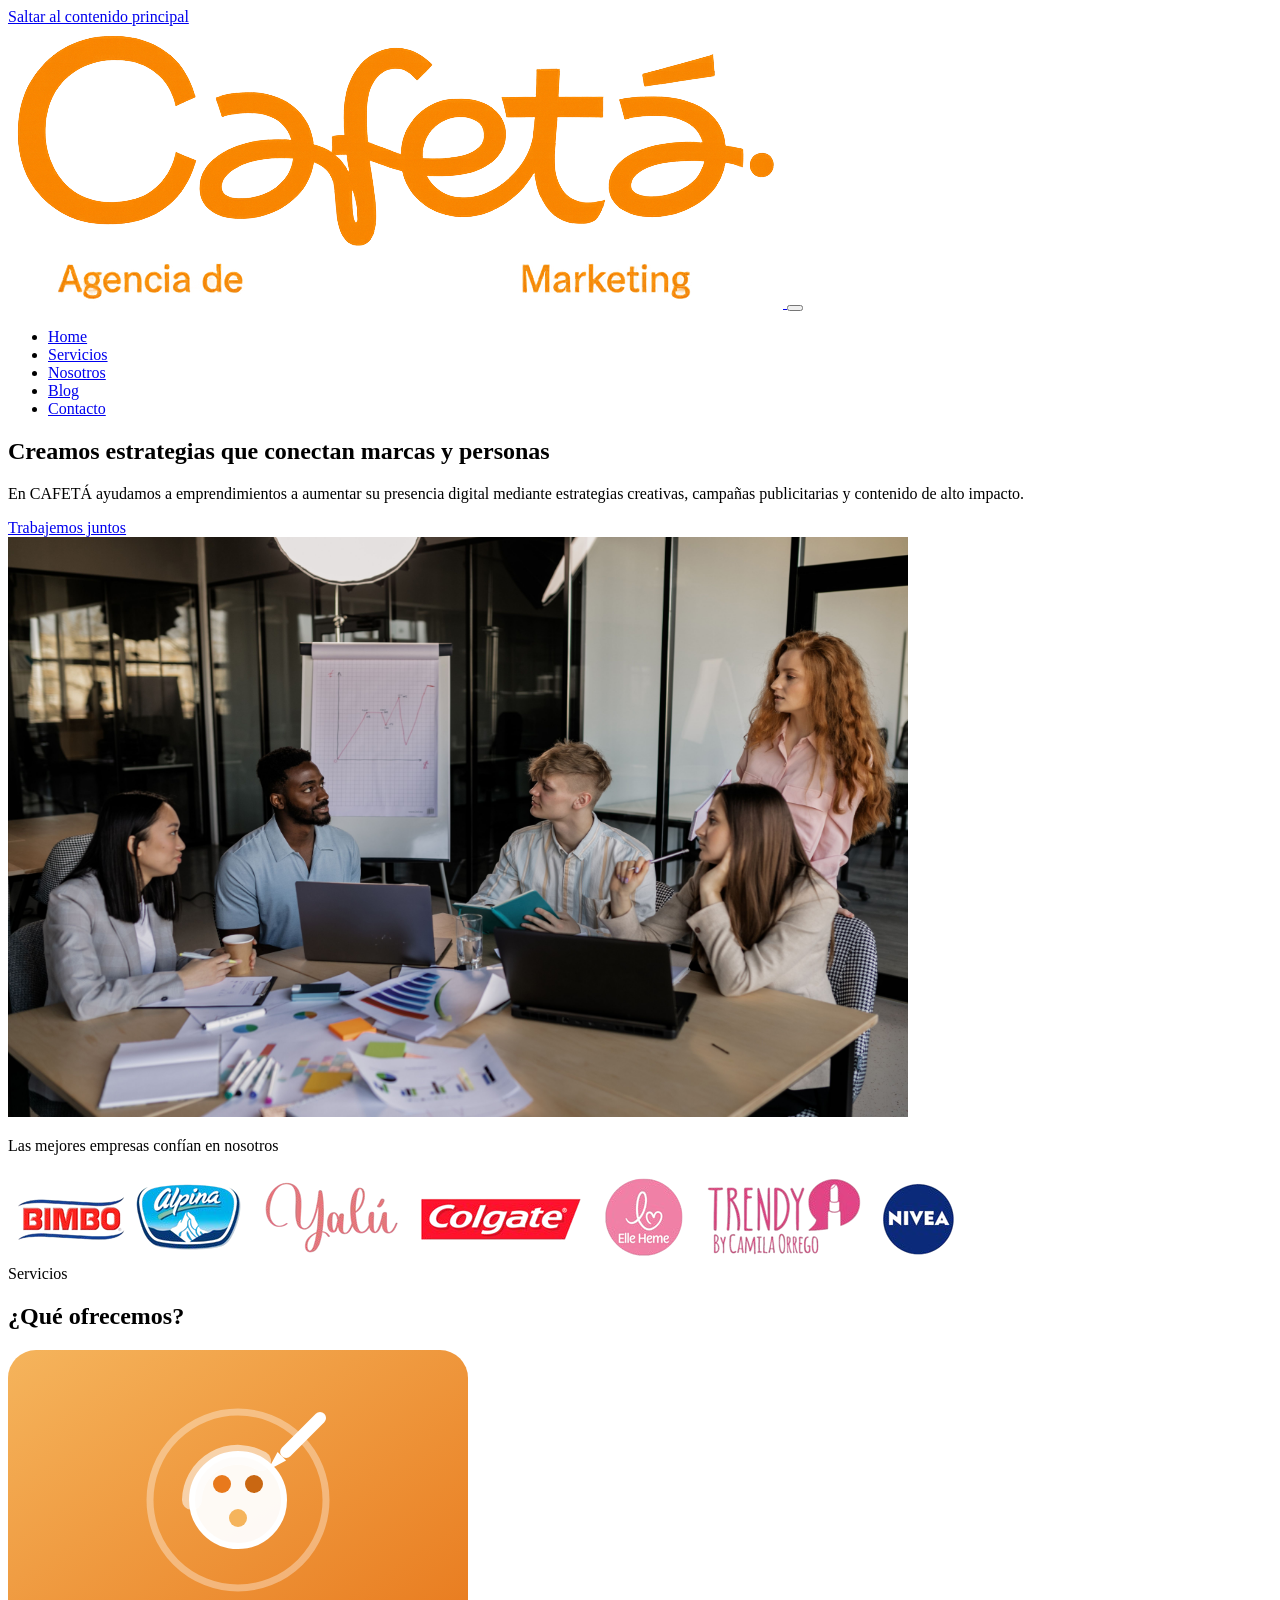
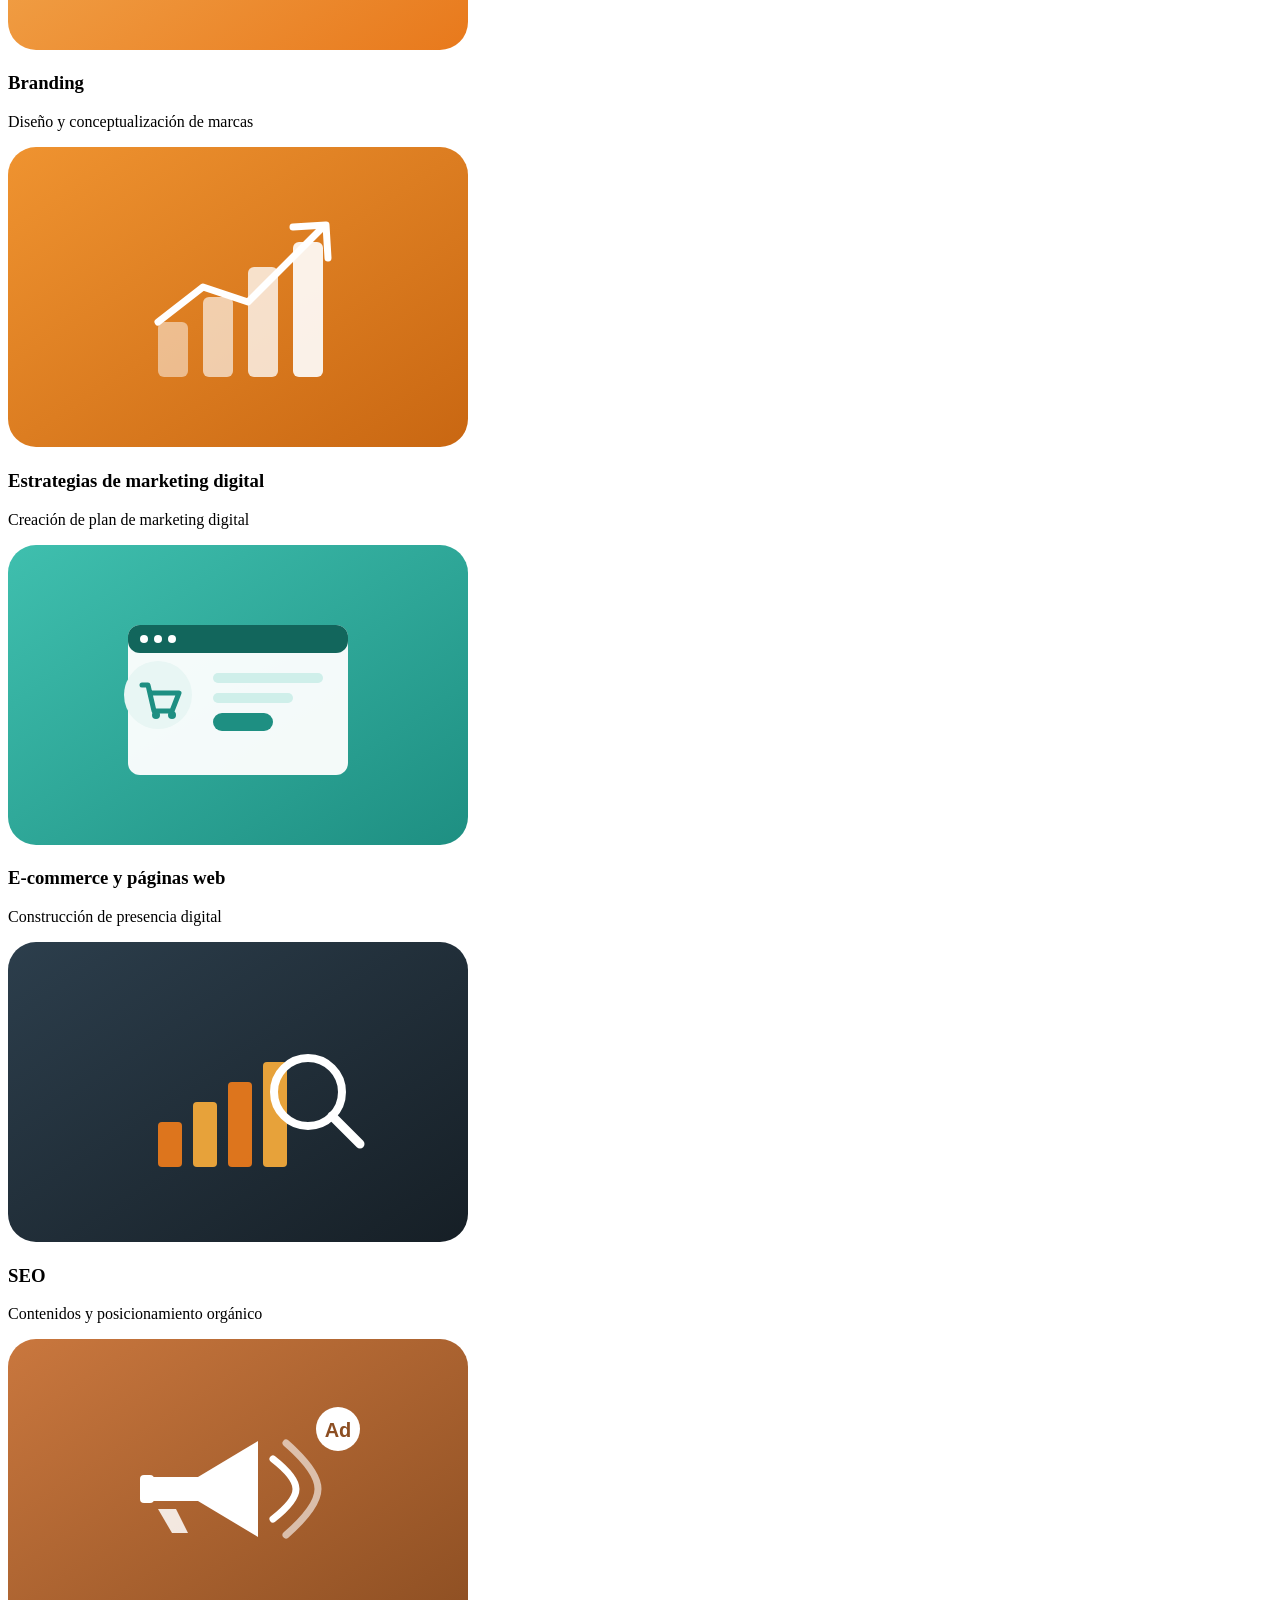
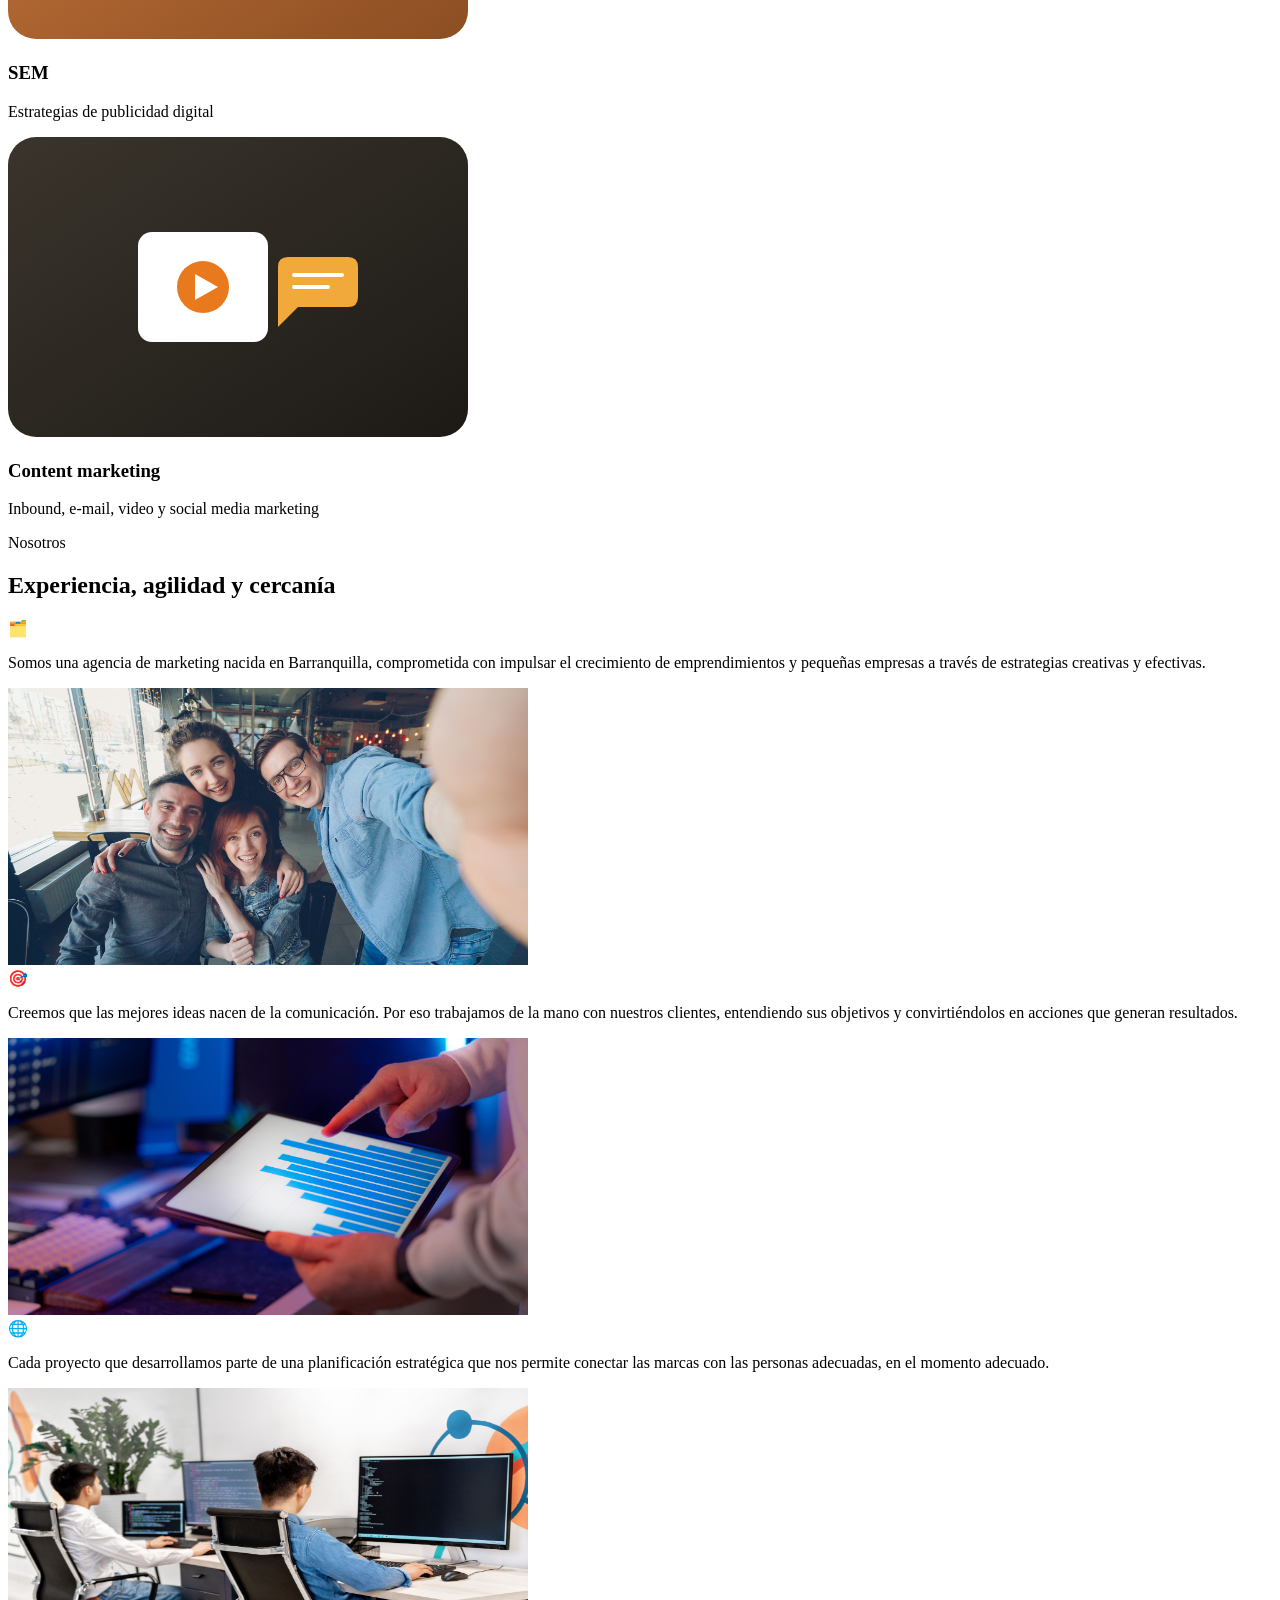
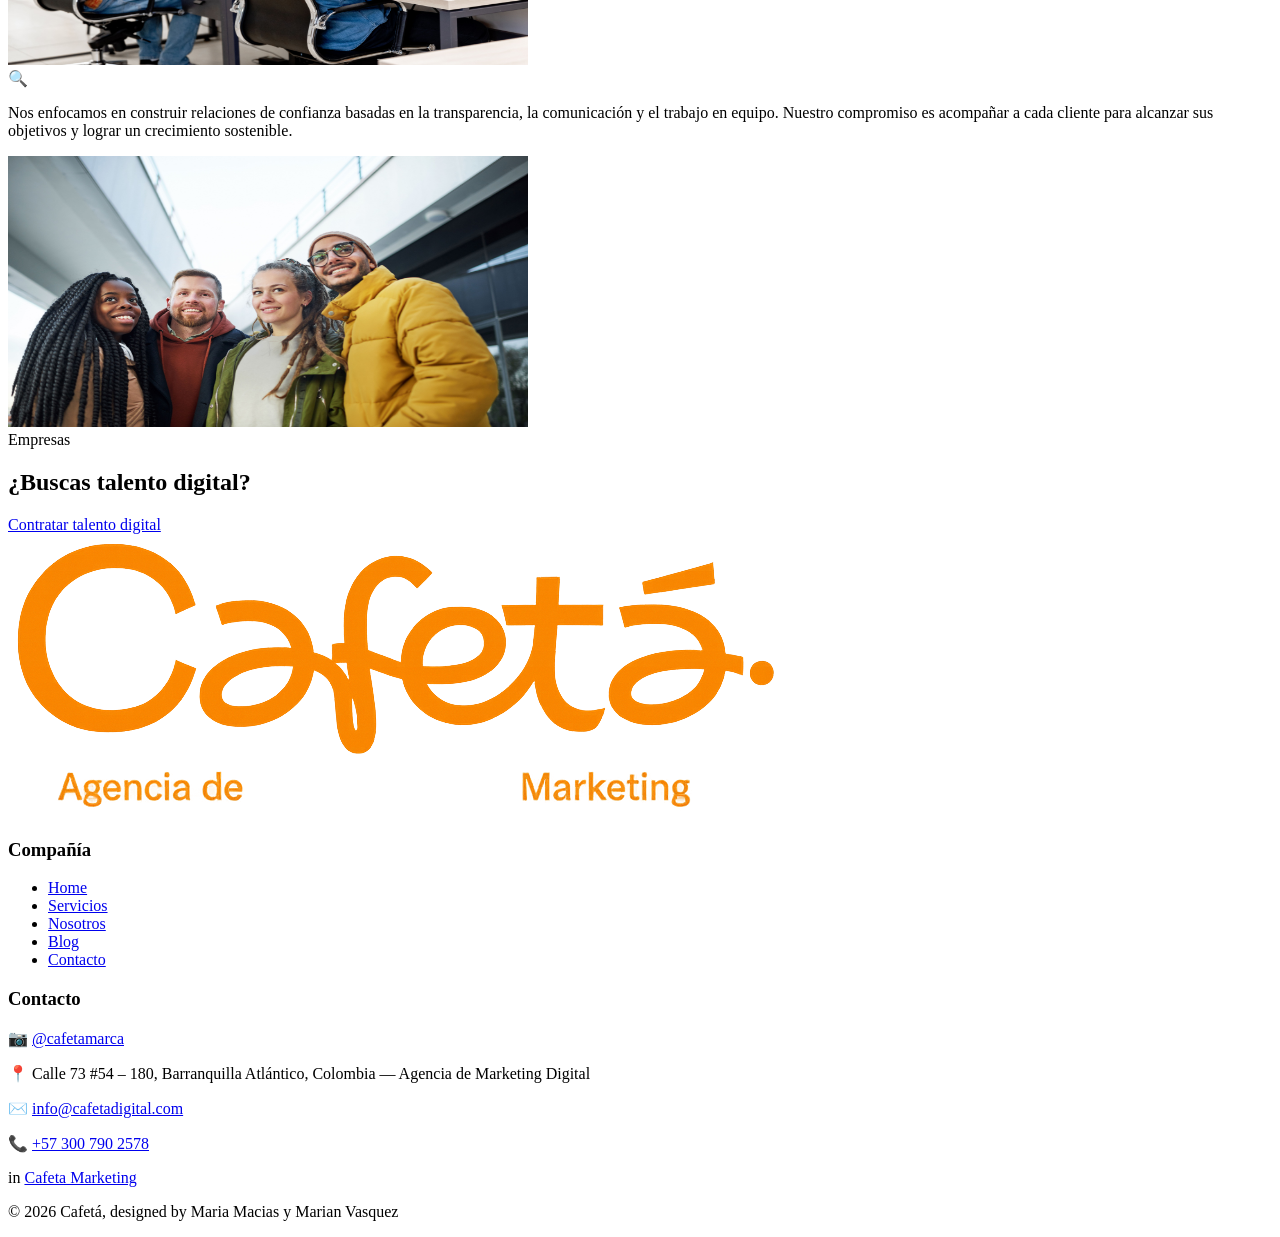
==== index.html @ 7d406558 "Add files via upload" ====
<!DOCTYPE html>
<html lang="es">
<head>
  <meta charset="UTF-8">
  <meta name="viewport" content="width=device-width, initial-scale=1.0">
  <title>Cafetá — Agencia de Marketing Digital en Barranquilla</title>
  <meta name="description" content="En Cafetá ayudamos a emprendimientos a aumentar su presencia digital mediante estrategias creativas, campañas publicitarias y contenido de alto impacto.">

  <link rel="preconnect" href="https://fonts.googleapis.com">
  <link rel="preconnect" href="https://fonts.gstatic.com" crossorigin>
  <link href="https://fonts.googleapis.com/css2?family=Poppins:wght@600;700;800&family=Inter:wght@400;500;600&display=swap" rel="stylesheet">

  <link rel="stylesheet" href="css/style.css">
</head>
<body>
  <a class="skip-link" href="#main">Saltar al contenido principal</a>

  <header class="site-header">
    <div class="container">
      <a href="index.html" class="logo">
        <img src="images/logo.png" alt="Cafetá – Agencia de Marketing">
      </a>

      <button class="nav-toggle" aria-label="Abrir menú de navegación" aria-expanded="false">
        <span class="bar"></span>
        <span class="bar"></span>
        <span class="bar"></span>
      </button>

      <nav class="main-nav" aria-label="Navegación principal">
        <ul>
          <li><a href="index.html" aria-current="page">Home</a></li>
          <li><a href="index.html#servicios">Servicios</a></li>
          <li><a href="index.html#nosotros">Nosotros</a></li>
          <li><a href="blog.html">Blog</a></li>
          <li><a href="contacto.html">Contacto</a></li>
        </ul>
      </nav>
    </div>
  </header>

  <main id="main">

    <!-- HERO -->
    <section class="hero">
      <div class="container">
        <div class="hero-texto">
          <h1>Creamos estrategias que conectan marcas y personas</h1>
          <p>En CAFETÁ ayudamos a emprendimientos a aumentar su presencia digital mediante estrategias creativas, campañas publicitarias y contenido de alto impacto.</p>
          <a href="contacto.html" class="btn">Trabajemos juntos</a>
        </div>
        <div class="hero-image">
          <img src="images/junta-principal.jpeg" alt="Equipo de Cafetá reunido trabajando en una estrategia de marketing frente a un tablero de ideas" width="900" height="580" loading="eager">
        </div>
      </div>
    </section>

    <!-- CLIENTES -->
    <section class="clientes">
      <div class="container">
        <p>Las mejores empresas confían en nosotros</p>
        <img src="images/varias-marcas.png" alt="Logotipos de empresas clientes de Cafetá">
      </div>
    </section>

    <!-- SERVICIOS -->
    <section class="servicios" id="servicios">
      <div class="container">
        <div class="section-heading">
          <span class="eyebrow">Servicios</span>
          <h2>¿Qué ofrecemos?</h2>
        </div>

        <div class="servicios-grid">
          <article class="servicio-card">
            <img src="images/servicio-branding.svg" alt="Icono ilustrado de branding: paleta de marca" width="460" height="300" loading="lazy">
            <div class="servicio-body">
              <h3>Branding</h3>
              <p>Diseño y conceptualización de marcas</p>
            </div>
          </article>

          <article class="servicio-card">
            <img src="images/servicio-estrategias.svg" alt="Icono ilustrado de estrategias de marketing digital: gráfico de crecimiento" width="460" height="300" loading="lazy">
            <div class="servicio-body">
              <h3>Estrategias de marketing digital</h3>
              <p>Creación de plan de marketing digital</p>
            </div>
          </article>

          <article class="servicio-card">
            <img src="images/servicio-ecommerce.svg" alt="Icono ilustrado de e-commerce: tienda en línea con carrito de compras" width="460" height="300" loading="lazy">
            <div class="servicio-body">
              <h3>E-commerce y páginas web</h3>
              <p>Construcción de presencia digital</p>
            </div>
          </article>

          <article class="servicio-card">
            <img src="images/servicio-seo.svg" alt="Icono ilustrado de SEO: lupa sobre gráfico de posicionamiento" width="460" height="300" loading="lazy">
            <div class="servicio-body">
              <h3>SEO</h3>
              <p>Contenidos y posicionamiento orgánico</p>
            </div>
          </article>

          <article class="servicio-card">
            <img src="images/servicio-sem.svg" alt="Icono ilustrado de SEM: megáfono de publicidad digital" width="460" height="300" loading="lazy">
            <div class="servicio-body">
              <h3>SEM</h3>
              <p>Estrategias de publicidad digital</p>
            </div>
          </article>

          <article class="servicio-card">
            <img src="images/servicio-content.svg" alt="Icono ilustrado de content marketing: contenido y video" width="460" height="300" loading="lazy">
            <div class="servicio-body">
              <h3>Content marketing</h3>
              <p>Inbound, e-mail, video y social media marketing</p>
            </div>
          </article>
        </div>
      </div>
    </section>

    <!-- NOSOTROS -->
    <section class="nosotros" id="nosotros">
      <div class="container">
        <div class="section-heading">
          <span class="eyebrow">Nosotros</span>
          <h2>Experiencia, agilidad y cercanía</h2>
        </div>

        <div class="nosotros-row">
          <div class="texto">
            <span class="icon-badge" aria-hidden="true">🗂️</span>
            <p>Somos una agencia de marketing nacida en Barranquilla, comprometida con impulsar el crecimiento de emprendimientos y pequeñas empresas a través de estrategias creativas y efectivas.</p>
          </div>
          <div class="imagen">
            <img src="images/imagen-servicio1.jpeg" alt="Cuatro integrantes del equipo de Cafetá sonriendo juntos en una selfie" width="520" height="277" loading="lazy">
          </div>
        </div>

        <div class="nosotros-row reverse">
          <div class="texto">
            <span class="icon-badge" aria-hidden="true">🎯</span>
            <p>Creemos que las mejores ideas nacen de la comunicación. Por eso trabajamos de la mano con nuestros clientes, entendiendo sus objetivos y convirtiéndolos en acciones que generan resultados.</p>
          </div>
          <div class="imagen circular">
            <img src="images/datos.jpeg" alt="Mano señalando una gráfica de datos en una tableta con luz azul" width="520" height="277" loading="lazy">
          </div>
        </div>

        <div class="nosotros-row">
          <div class="texto">
            <span class="icon-badge" aria-hidden="true">🌐</span>
            <p>Cada proyecto que desarrollamos parte de una planificación estratégica que nos permite conectar las marcas con las personas adecuadas, en el momento adecuado.</p>
          </div>
          <div class="imagen circular">
            <img src="images/trabajando-chinos.jpeg" alt="Desarrollador trabajando frente a dos monitores en la oficina de Cafetá" width="520" height="277" loading="lazy">
          </div>
        </div>

        <div class="nosotros-row reverse">
          <div class="texto">
            <span class="icon-badge" aria-hidden="true">🔍</span>
            <p>Nos enfocamos en construir relaciones de confianza basadas en la transparencia, la comunicación y el trabajo en equipo. Nuestro compromiso es acompañar a cada cliente para alcanzar sus objetivos y lograr un crecimiento sostenible.</p>
          </div>
          <div class="imagen">
            <img src="images/cuatro-amigos.jpeg" alt="Cuatro miembros del equipo de Cafetá posando juntos al aire libre" width="520" height="271" loading="lazy">
          </div>
        </div>
      </div>
    </section>

    <!-- CTA EMPRESAS -->
    <section class="cta-empresas">
      <div class="container">
        <span class="eyebrow">Empresas</span>
        <h2>¿Buscas talento digital?</h2>
        <a href="contacto.html" class="btn">Contratar talento digital</a>
      </div>
    </section>

  </main>

  <footer class="site-footer">
    <div class="container">
      <div class="footer-grid">

        <div class="footer-logo-wrap">
          <img src="images/logo.png" class="footer-logo" alt="Cafetá – Agencia de Marketing">
        </div>

        <div class="footer-right">

          <div class="footer-col">
            <h3>Compañía</h3>
            <ul>
              <li><a href="index.html">Home</a></li>
              <li><a href="index.html#servicios">Servicios</a></li>
              <li><a href="index.html#nosotros">Nosotros</a></li>
              <li><a href="blog.html">Blog</a></li>
              <li><a href="contacto.html">Contacto</a></li>
            </ul>
          </div>

          <div class="footer-col">
            <h3>Contacto</h3>
            <p class="contact-item">
              <span class="icon" aria-hidden="true">📷</span>
              <a href="https://instagram.com/cafetamarca" target="_blank" rel="noopener">@cafetamarca</a>
            </p>
            <p class="contact-item">
              <span class="icon" aria-hidden="true">📍</span>
              <span>Calle 73 #54 – 180, Barranquilla Atlántico, Colombia — Agencia de Marketing Digital</span>
            </p>
            <p class="contact-item">
              <span class="icon" aria-hidden="true">✉️</span>
              <a href="mailto:info@cafetadigital.com">info@cafetadigital.com</a>
            </p>
            <p class="contact-item">
              <span class="icon" aria-hidden="true">📞</span>
              <a href="tel:+573007902578">+57 300 790 2578</a>
            </p>
            <p class="contact-item">
              <span class="icon" aria-hidden="true">in</span>
              <a href="#" rel="noopener">Cafeta Marketing</a>
            </p>
          </div>

        </div>
      </div>

      <p class="footer-bottom">© 2026 Cafetá, designed by Maria Macias y Marian Vasquez</p>
    </div>
  </footer>

  <script src="js/main.js"></script>
</body>
</html>
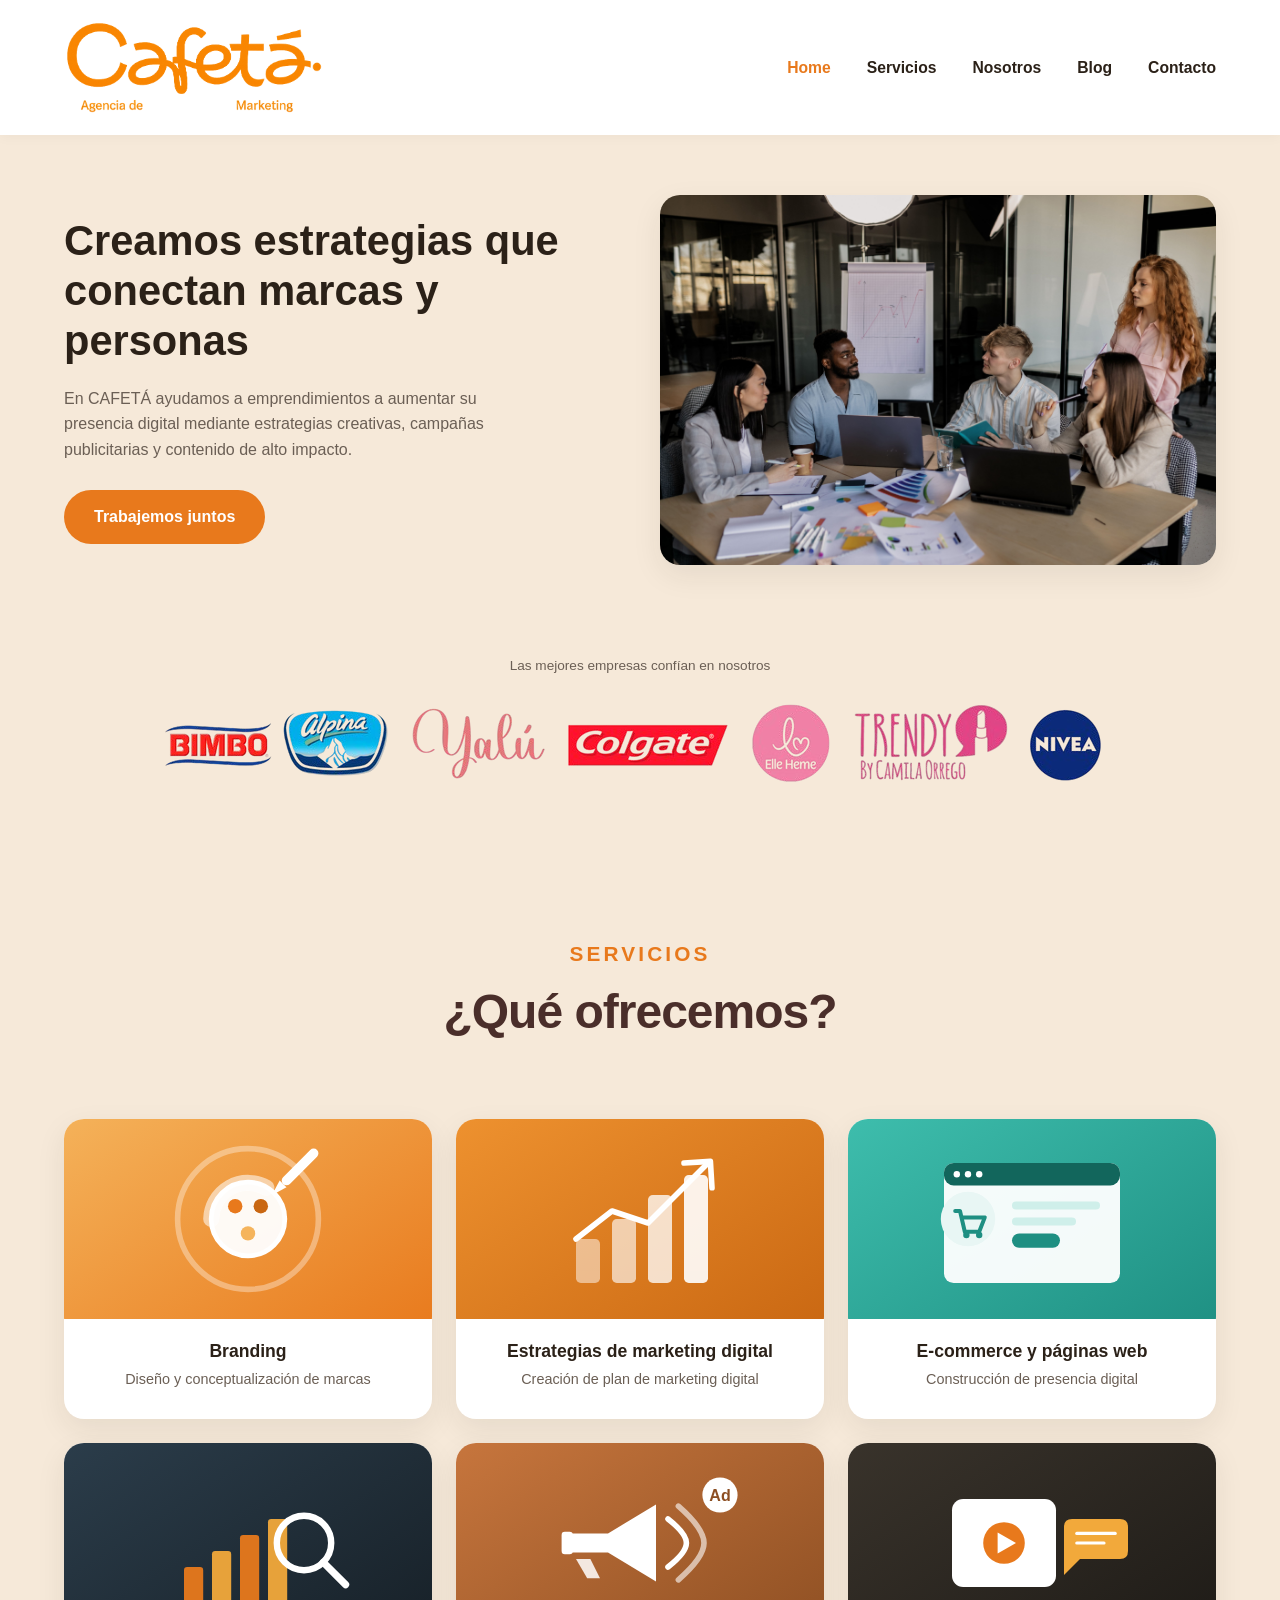
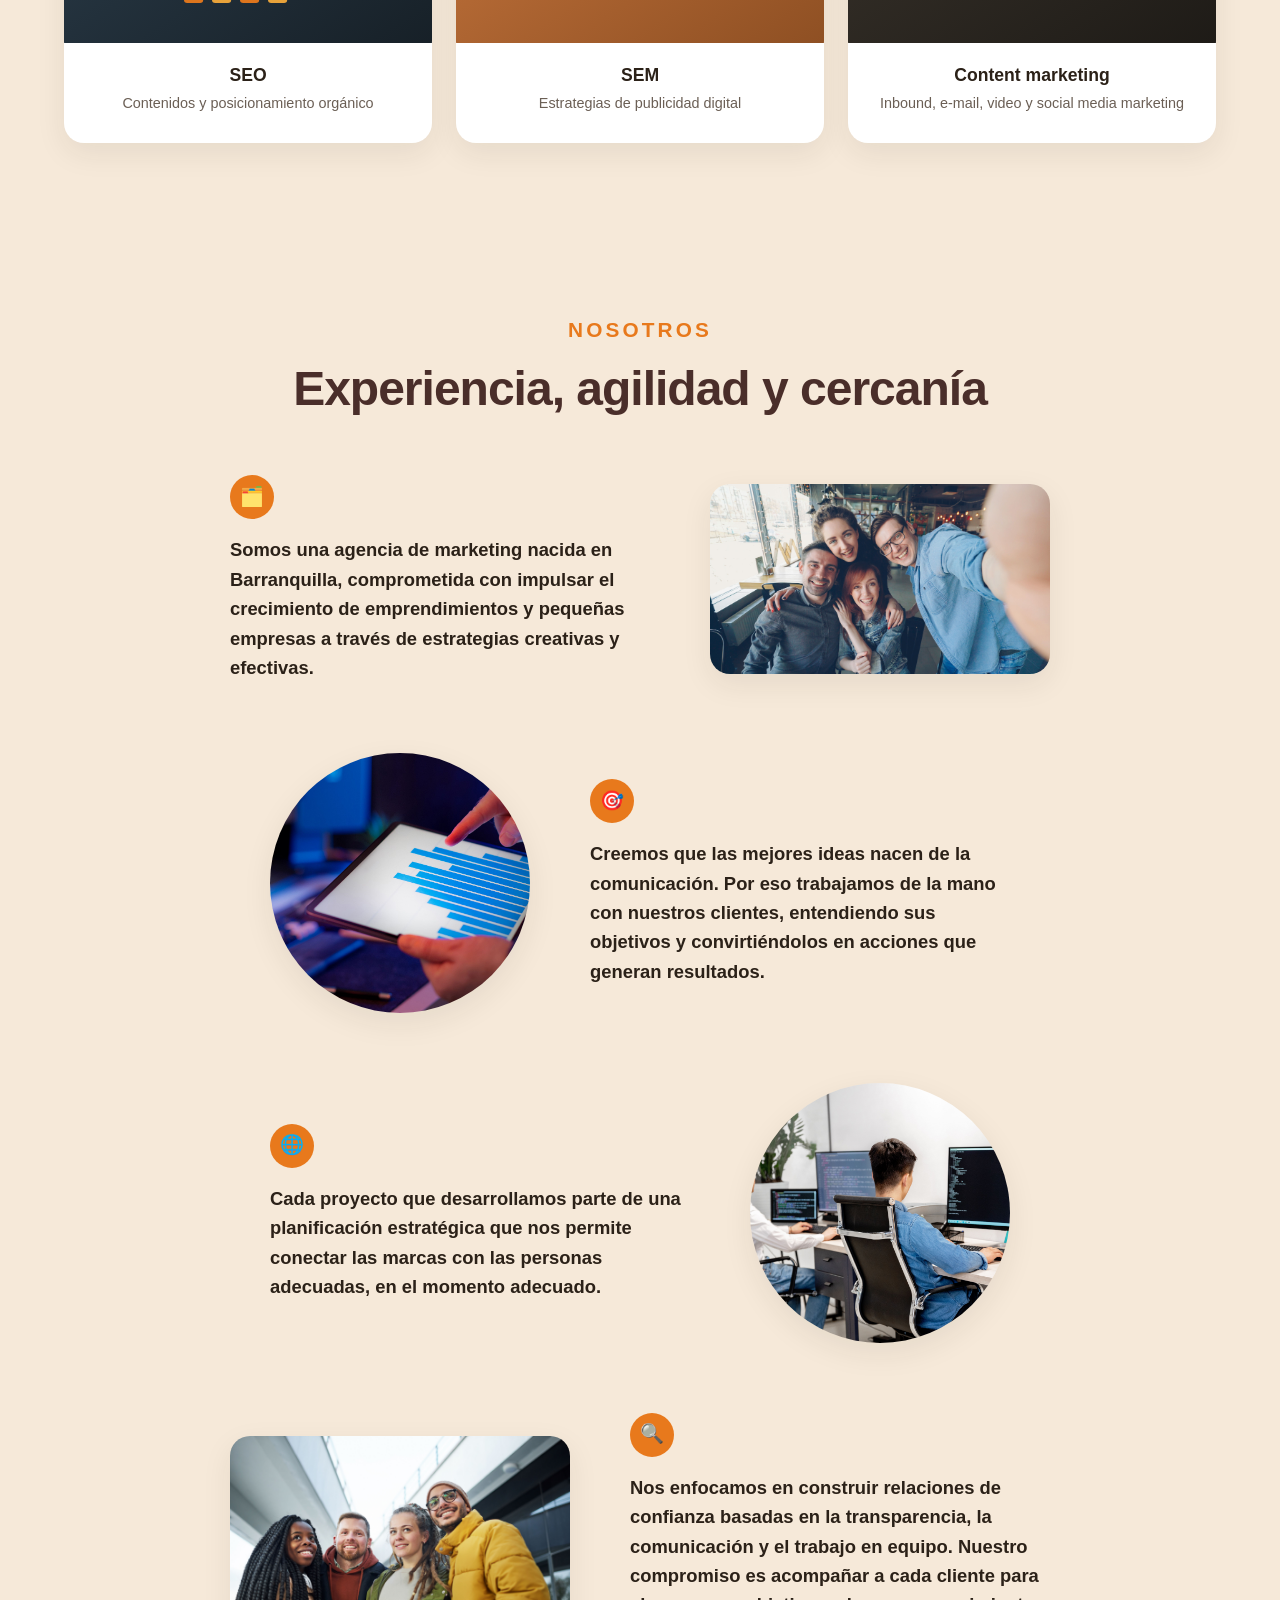
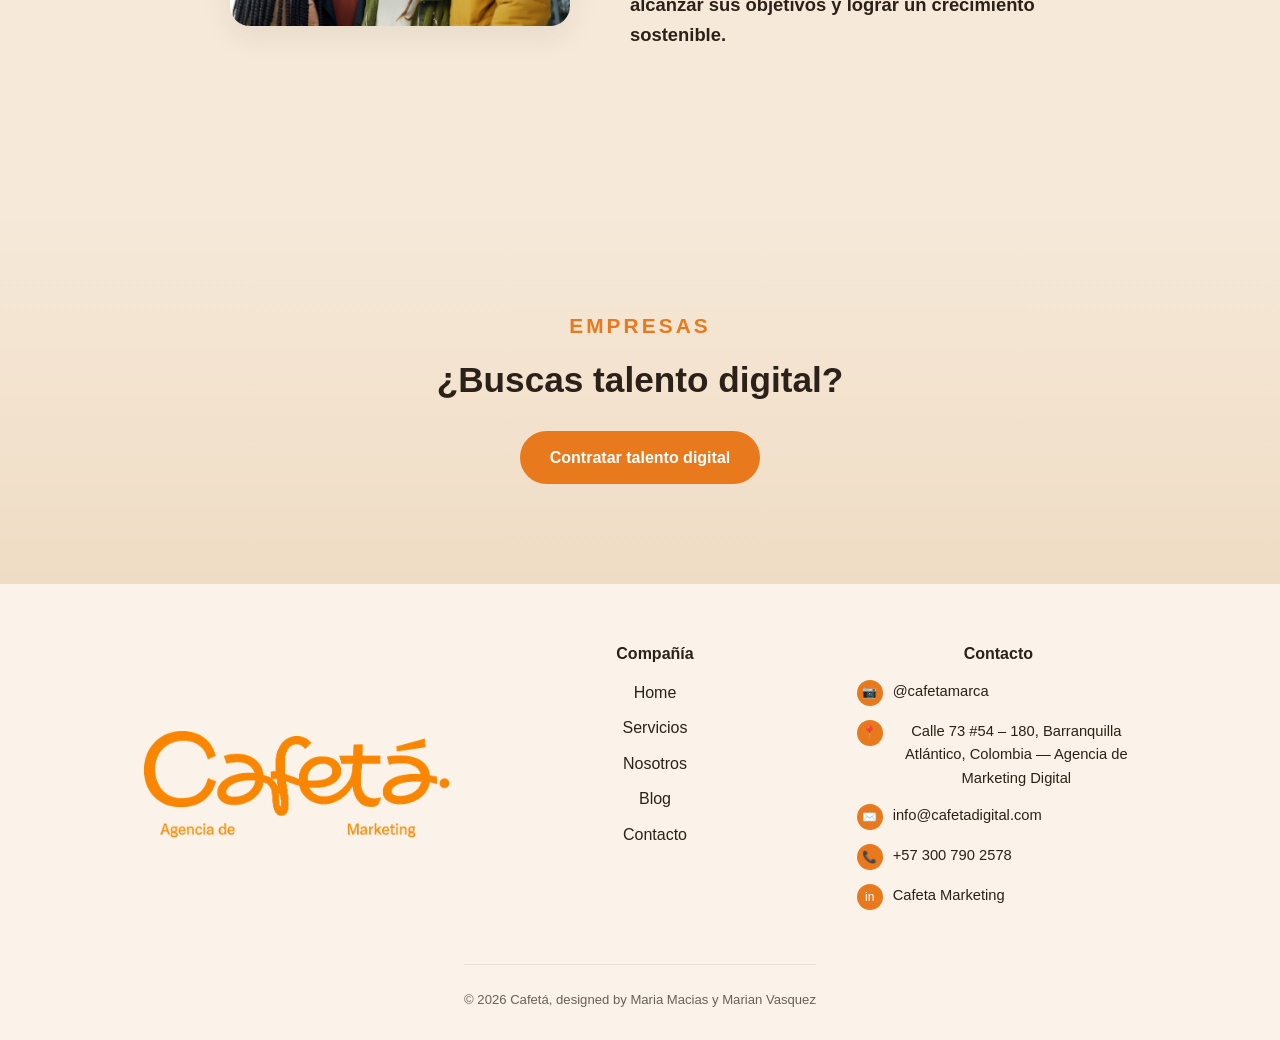
==== commit 791a300f: "index.html" ====
--- a/index.html
+++ b/index.html
@@ -10,7 +10,7 @@
   <link rel="preconnect" href="https://fonts.gstatic.com" crossorigin>
   <link href="https://fonts.googleapis.com/css2?family=Poppins:wght@600;700;800&family=Inter:wght@400;500;600&display=swap" rel="stylesheet">
 
-  <link rel="stylesheet" href="css/style.css">
+  <link rel="stylesheet" href="/style.css">
 </head>
 <body>
   <a class="skip-link" href="#main">Saltar al contenido principal</a>
--- a/style.css
+++ b/style.css
@@ -0,0 +1,739 @@
+/* ==========================================================================
+   CAFETÁ — Agencia de Marketing Digital
+   Hoja de estilos principal
+   ========================================================================== */
+
+:root {
+  --color-primario: #E8791C;
+  --color-primario-oscuro: #C96712;
+  --color-crema: #F6E9D9;
+  --color-crema-suave: #FBF3E9;
+  --color-texto: #2B2118;
+  --color-texto-suave: #6B5F55;
+  --color-blanco: #FFFFFF;
+  --color-gris: #8C8C8C;
+  --fuente-titulo: 'Poppins', sans-serif;
+  --fuente-texto: 'Inter', sans-serif;
+  --radio: 20px;
+  --sombra: 0 10px 30px rgba(43, 33, 24, 0.08);
+  --contenedor: 1200px;
+}
+
+* {
+  margin: 0;
+  padding: 0;
+  box-sizing: border-box;
+}
+
+html {
+  scroll-behavior: smooth;
+}
+
+body {
+  font-family: var(--fuente-texto);
+  color: var(--color-texto);
+  background: var(--color-blanco);
+  line-height: 1.6;
+  -webkit-font-smoothing: antialiased;
+}
+
+img {
+  max-width: 100%;
+  display: block;
+}
+
+a {
+  text-decoration: none;
+  color: inherit;
+}
+
+ul {
+  list-style: none;
+}
+
+h1, h2, h3 {
+  font-family: var(--fuente-titulo);
+  color: var(--color-texto);
+  line-height: 1.2;
+}
+
+.container {
+  width: 100%;
+  max-width: var(--contenedor);
+  margin: 0 auto;
+  padding: 0 24px;
+}
+
+.skip-link {
+  position: absolute;
+  left: -9999px;
+  top: 0;
+  background: var(--color-primario);
+  color: #fff;
+  padding: 10px 16px;
+  z-index: 999;
+}
+.skip-link:focus {
+  left: 16px;
+  top: 16px;
+}
+
+.btn {
+  display: inline-block;
+  background: var(--color-primario);
+  color: #fff;
+  font-weight: 600;
+  padding: 14px 30px;
+  border-radius: 50px;
+  border: none;
+  cursor: pointer;
+  font-family: var(--fuente-texto);
+  font-size: 1rem;
+  transition: background 0.2s ease, transform 0.2s ease;
+}
+.btn:hover {
+  background: var(--color-primario-oscuro);
+  transform: translateY(-2px);
+}
+
+.eyebrow {
+  color: var(--color-primario);
+  font-weight: 700;
+  text-transform: uppercase;
+  letter-spacing: 0.15em;
+  font-size: 1.3rem;   
+  display: block;
+  margin-bottom: 16px;
+}
+
+/* ==========================================================================
+   HEADER
+   ========================================================================== */
+.site-header {
+  padding: 20px 0;
+  background: var(--color-blanco);
+  position: sticky;
+  top: 0;
+  z-index: 100;
+  box-shadow: 0 2px 12px rgba(0,0,0,0.04);
+}
+
+.site-header .container {
+  display: flex;
+  align-items: center;
+  justify-content: space-between;
+}
+
+.logo img {
+  width: 260px;  
+  height: auto;
+}
+
+.main-nav ul {
+  display: flex;
+  gap: 36px;
+}
+
+.main-nav a {
+  font-weight: 600;
+  color: var(--color-texto);
+  font-size: 0.98rem;
+  transition: color 0.2s ease;
+}
+
+.main-nav a:hover,
+.main-nav a[aria-current="page"] {
+  color: var(--color-primario);
+}
+
+.nav-toggle {
+  display: none;
+  flex-direction: column;
+  gap: 5px;
+  background: none;
+  border: none;
+  cursor: pointer;
+  padding: 8px;
+}
+.nav-toggle .bar {
+  width: 24px;
+  height: 2px;
+  background: var(--color-texto);
+  border-radius: 2px;
+}
+
+/* ==========================================================================
+   HERO
+   ========================================================================== */
+.hero {
+  background: var(--color-crema);
+  padding: 60px 0 50px;
+}
+
+.hero .container {
+  display: grid;
+  grid-template-columns: 1fr 1fr;
+  gap: 40px;
+  align-items: center;
+}
+
+.hero h1 {
+  font-size: 2.6rem;
+  font-weight: 800;
+  margin-bottom: 20px;
+}
+
+.hero-texto p {
+  color: var(--color-texto-suave);
+  font-size: 1rem;
+  max-width: 460px;
+  margin-bottom: 28px;
+}
+
+.hero-image img {
+  border-radius: var(--radio);
+  box-shadow: var(--sombra);
+  width: 100%;
+  height: auto;
+}
+
+/* ==========================================================================
+   CLIENTES
+   ========================================================================== */
+.clientes {
+  padding: 40px 0 70px;
+  background: var(--color-crema);
+}
+
+.clientes p {
+  text-align: center;
+  color: var(--color-texto-suave);
+  font-size: 0.85rem;
+  margin-bottom: 20px;
+}
+
+.clientes img {
+  margin: 0 auto;
+  max-width: 100%;
+}
+
+/* ==========================================================================
+   SERVICIOS
+   ========================================================================== */
+.servicios {
+  padding: 80px 0;
+  background: var(--color-crema);
+}
+
+.section-heading {
+  text-align: center;
+  margin-bottom: 80px; 
+}
+
+.nosotros .section-heading h2 {
+  font-size: 3rem;
+  font-weight: 800;
+  line-height: 1.1;
+  letter-spacing: -1px;
+  color: #4A2E2A;
+}
+
+.servicios .section-heading h2 {
+  font-size: 3rem;
+  font-weight: 800;
+  line-height: 1.1;
+  letter-spacing: -1px;
+  color: #4A2E2A;
+}
+
+.servicios-grid {
+  display: grid;
+  grid-template-columns: repeat(3, 1fr);
+  gap: 24px;
+}
+
+.servicio-card {
+  background: var(--color-blanco);
+  border-radius: var(--radio);
+  overflow: hidden;
+  box-shadow: var(--sombra);
+  transition: transform 0.25s ease, box-shadow 0.25s ease;
+}
+
+.servicio-card:hover {
+  transform: translateY(-6px);
+  box-shadow: 0 16px 36px rgba(43,33,24,0.14);
+}
+
+.servicio-card img {
+  width: 100%;
+  height: 200px;
+  object-fit: cover;
+}
+
+.servicio-body {
+  padding: 22px 24px 28px;
+  text-align: center;
+}
+
+.servicio-body h3 {
+  font-size: 1.1rem;
+  margin-bottom: 6px;
+}
+
+.servicio-body p {
+  color: var(--color-texto-suave);
+  font-size: 0.9rem;
+}
+
+/* ==========================================================================
+   NOSOTROS
+   ========================================================================== */
+.nosotros {
+  padding: 90px 0;
+  background: var(--color-crema);
+}
+
+.nosotros .section-heading {
+  margin-bottom: 60px;
+}
+
+.nosotros-row {
+  display: flex;
+  align-items: center;
+  justify-content: center;
+  gap: 60px;
+  margin-bottom: 70px;
+}
+
+.nosotros-row.reverse {
+  flex-direction: row-reverse;
+}
+
+.nosotros-row .texto {
+  max-width: 420px;
+  display: flex;
+  flex-direction: column;
+  align-items: flex-start;
+  gap: 16px;
+}
+
+.nosotros-row .texto p {
+  font-size: 1.15rem;
+  font-weight: 600;
+  color: var(--color-texto);
+}
+
+.icon-badge {
+  width: 44px;
+  height: 44px;
+  border-radius: 50%;
+  background: var(--color-primario);
+  display: flex;
+  align-items: center;
+  justify-content: center;
+  font-size: 1.2rem;
+  flex-shrink: 0;
+}
+
+.nosotros-row .imagen img {
+  width: 340px;
+  height: 190px;
+  object-fit: cover;
+  border-radius: var(--radio);
+  box-shadow: var(--sombra);
+}
+
+.nosotros-row .imagen.circular img {
+  width: 260px;
+  height: 260px;
+  border-radius: 50%;
+}
+
+/* ==========================================================================
+   CTA EMPRESAS
+   ========================================================================== */
+.cta-empresas {
+  background: linear-gradient(180deg, var(--color-crema) 0%, #EFDCC4 100%);
+  padding: 100px 0;
+  text-align: center;
+}
+
+.cta-empresas h2 {
+  font-size: 2.2rem;
+  margin: 10px 0 30px;
+}
+
+/* ==========================================================================
+   FOOTER
+   ========================================================================== */
+.site-footer {
+  background: var(--color-crema-suave);
+  padding: 60px 0 30px;
+}
+
+.footer-grid {
+  display: grid;
+  grid-template-columns: 1fr 2fr; /* 👈 clave */
+  gap: 60px;
+  margin-bottom: 40px;
+  max-width: 1000px;
+  margin-left: auto;
+  margin-right: auto;
+  align-items: center;
+}
+
+.footer-right {
+  display: grid;
+  grid-template-columns: 1fr 1fr;
+  gap: 60px;
+}
+
+.footer-grid > div:first-child {
+  display: flex;
+  justify-content: center;
+  align-items: center;
+}
+
+.footer-col {
+  text-align: center;
+}
+
+.site-footer .container {
+  display: flex;
+  flex-direction: column;
+  align-items: center;
+}
+
+.footer-logo {
+  display: block;
+  width: 320px;
+  height: auto;
+}
+
+.footer-col h3 {
+  font-size: 1rem;
+  margin-bottom: 16px;
+}
+
+.footer-col ul li {
+  margin-bottom: 10px;
+}
+
+.footer-col ul a:hover,
+.footer-col .contact-item a:hover {
+  color: var(--color-primario);
+}
+
+.contact-item {
+  display: flex;
+  align-items: flex-start;
+  gap: 10px;
+  margin-bottom: 14px;
+  font-size: 0.92rem;
+}
+
+.contact-item .icon {
+  width: 26px;
+  height: 26px;
+  border-radius: 50%;
+  background: var(--color-primario);
+  color: #fff;
+  display: flex;
+  align-items: center;
+  justify-content: center;
+  font-size: 0.75rem;
+  flex-shrink: 0;
+}
+
+.footer-bottom {
+  text-align: center;
+  font-size: 0.82rem;
+  color: var(--color-texto-suave);
+  border-top: 1px solid rgba(43, 33, 24, 0.08);
+  padding-top: 24px;
+}
+/* ==========================================================================
+   BLOG
+   ========================================================================== */
+.blog-hero {
+  padding: 50px 0 10px;
+  text-align: center;
+}
+
+.blog-hero h1 {
+  font-size: 2.4rem;
+  font-weight: 800;
+  color: var(--color-primario);
+}
+
+.blog-grid {
+  display: grid;
+  grid-template-columns: 0.8fr 1fr 1fr;
+  gap: 28px;
+  padding: 50px 0 10px;
+}
+
+.blog-card {
+  border-radius: var(--radio);
+  overflow: hidden;
+  box-shadow: var(--sombra);
+  background: var(--color-blanco);
+  transition: transform 0.25s ease;
+}
+
+.blog-card:hover {
+  transform: translateY(-6px);
+}
+
+.blog-cover {
+  height: 220px;
+  display: flex;
+  align-items: flex-end;
+  padding: 20px;
+  background-size: cover;
+  background-position: center;
+}
+
+.cover-title {
+  color: #fff;
+  font-family: var(--fuente-titulo);
+  font-weight: 800;
+  font-size: 1.5rem;
+  text-shadow: 0 2px 8px rgba(0,0,0,0.35);
+}
+
+.cover-1 { background: linear-gradient(135deg, #F5C400, #F2A900); }
+.cover-2 { background: linear-gradient(135deg, #1B1BE0, #5A2BD8); }
+.cover-3 { background: linear-gradient(135deg, #C9C4B8, #8C867A); }
+.cover-4 { background: linear-gradient(135deg, #F2A900, #E8791C); }
+.cover-5 { background: linear-gradient(135deg, #6C2BD9, #A233C6); }
+.cover-6 { background: linear-gradient(135deg, #E0DDD5, #B7B2A6); }
+
+.blog-body {
+  padding: 22px 24px 26px;
+}
+
+.blog-body h2 {
+  font-size: 1.15rem;
+  margin-bottom: 10px;
+  font-weight: 700;
+}
+
+.blog-body p {
+  color: var(--color-texto-suave);
+  font-size: 0.9rem;
+  margin-bottom: 16px;
+}
+
+.blog-date {
+  display: block;
+  border-top: 1px solid rgba(43,33,24,0.08);
+  padding-top: 12px;
+  font-size: 0.85rem;
+  color: var(--color-gris);
+}
+
+.blog-pagination {
+  display: flex;
+  justify-content: center;
+  gap: 16px;
+  padding: 40px 0 80px;
+}
+
+.blog-pagination button {
+  padding: 12px 28px;
+  border-radius: 50px;
+  border: 1px solid rgba(43,33,24,0.15);
+  background: #fff;
+  font-family: var(--fuente-texto);
+  font-weight: 600;
+  cursor: pointer;
+  transition: all 0.2s ease;
+}
+
+.blog-pagination button:hover {
+  background: var(--color-primario);
+  color: #fff;
+  border-color: var(--color-primario);
+}
+
+/* ==========================================================================
+   CONTACTO
+   ========================================================================== */
+.contacto-hero {
+  position: relative;
+  padding: 60px 0 100px;
+  overflow: hidden;
+  text-align: center;
+}
+
+.back-link {
+  position: absolute;
+  top: 40px;
+  left: 40px;
+  font-size: 2rem;
+  color: var(--color-primario);
+  z-index: 5;
+}
+
+.contacto-hero h1 {
+  font-size: 2rem;
+  font-weight: 700;
+  margin-bottom: 40px;
+}
+
+.deco-circle {
+  position: absolute;
+  border-radius: 50%;
+  z-index: 0;
+}
+.deco-1 { width: 220px; height: 220px; background: #8C8478; left: -60px; top: 260px; }
+.deco-2 { width: 260px; height: 260px; background: #F0C593; right: -80px; top: 140px; }
+.deco-3 { width: 240px; height: 240px; background: var(--color-primario); left: 40px; bottom: -60px; }
+.deco-4 { width: 240px; height: 240px; background: #B9B4A9; right: 20px; bottom: -80px; }
+
+.contact-form-wrap {
+  position: relative;
+  z-index: 2;
+  max-width: 700px;
+  margin: 0 auto;
+  background: #fff;
+  border-radius: 28px;
+  box-shadow: var(--sombra);
+  padding: 44px;
+}
+
+.form-grid {
+  display: grid;
+  grid-template-columns: 1fr 1fr;
+  gap: 24px;
+  text-align: left;
+  margin-bottom: 28px;
+}
+
+.form-field.full {
+  grid-column: 1 / -1;
+}
+
+.form-field label {
+  display: block;
+  font-weight: 700;
+  color: var(--color-primario);
+  font-size: 0.92rem;
+  margin-bottom: 8px;
+}
+
+.form-field input,
+.form-field textarea {
+  width: 100%;
+  border: 1px solid rgba(43,33,24,0.15);
+  border-radius: 10px;
+  padding: 12px 14px;
+  font-family: var(--fuente-texto);
+  font-size: 0.95rem;
+  background: var(--color-crema-suave);
+}
+
+.form-field textarea {
+  min-height: 110px;
+  resize: vertical;
+}
+
+.form-field input:focus,
+.form-field textarea:focus {
+  outline: 2px solid var(--color-primario);
+  outline-offset: 1px;
+}
+
+.contact-form .btn {
+  display: block;
+  margin: 0 auto;
+}
+
+.form-status {
+  text-align: center;
+  margin-top: 14px;
+  font-weight: 600;
+  color: var(--color-primario);
+}
+
+/* ==========================================================================
+   RESPONSIVE
+   ========================================================================== */
+@media (max-width: 900px) {
+  .hero .container {
+    grid-template-columns: 1fr;
+  }
+  .servicios-grid {
+    grid-template-columns: repeat(2, 1fr);
+  }
+  .blog-grid {
+    grid-template-columns: repeat(2, 1fr);
+  }
+  .footer-grid {
+  grid-template-columns: 1.4fr 1fr 1fr;
+  align-items: center;
+}
+
+.footer-logo {
+  width: 100%;
+  max-width: 420px;
+}
+
+  .nosotros-row,
+  .nosotros-row.reverse {
+    flex-direction: column;
+    text-align: center;
+  }
+  .nosotros-row .texto {
+    align-items: center;
+  }
+}
+
+@media (max-width: 640px) {
+  .nav-toggle {
+    display: flex;
+  }
+  .main-nav {
+    position: absolute;
+    top: 100%;
+    left: 0;
+    right: 0;
+    background: #fff;
+    box-shadow: var(--sombra);
+    max-height: 0;
+    overflow: hidden;
+    transition: max-height 0.3s ease;
+  }
+  .main-nav.open {
+    max-height: 320px;
+  }
+  .main-nav ul {
+    flex-direction: column;
+    padding: 20px 24px;
+    gap: 18px;
+  }
+  .hero h1 {
+    font-size: 1.9rem;
+  }
+  .servicios-grid,
+  .blog-grid {
+    grid-template-columns: 1fr;
+  }
+  .footer-grid {
+  grid-template-columns: 1.5fr 1fr 1fr;
+}
+  .form-grid {
+    grid-template-columns: 1fr;
+  }
+  .contact-form-wrap {
+    padding: 28px;
+  }
+  .back-link {
+    top: 20px;
+    left: 20px;
+  }
+}
+
+
